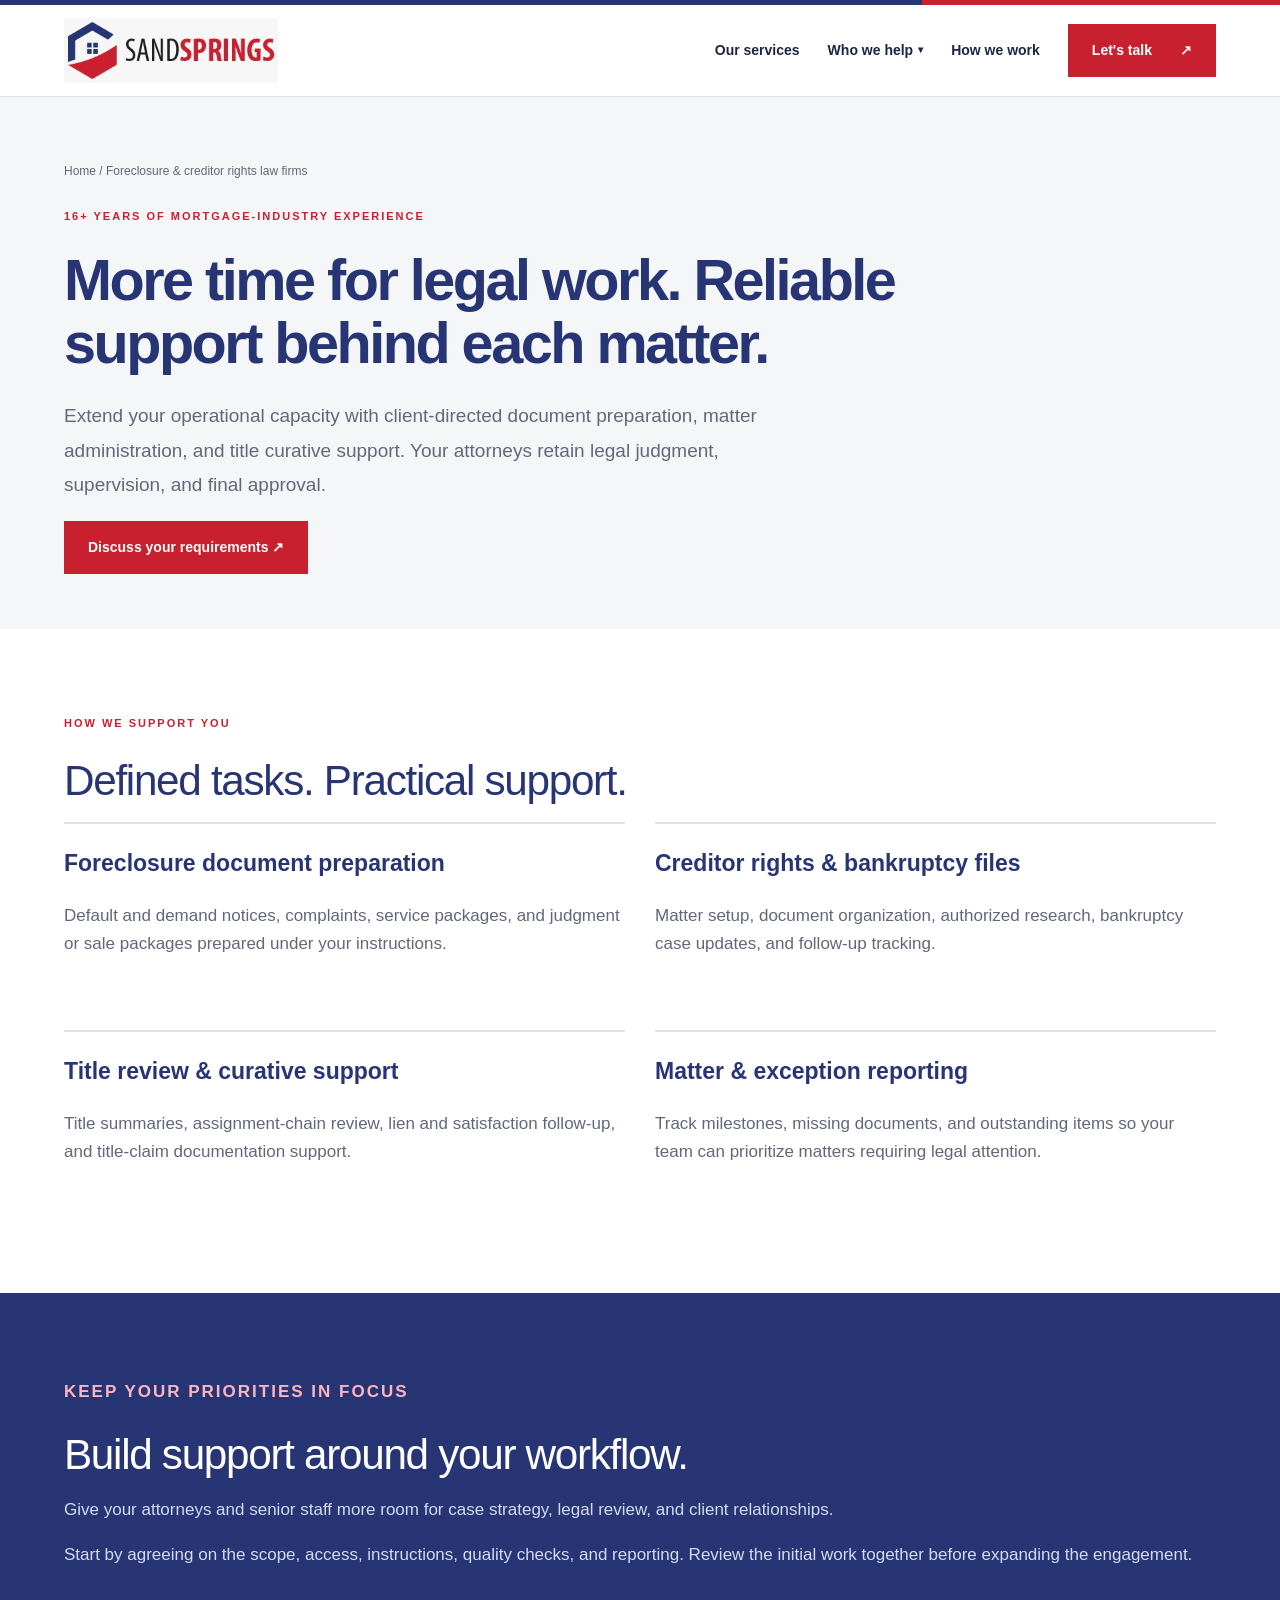
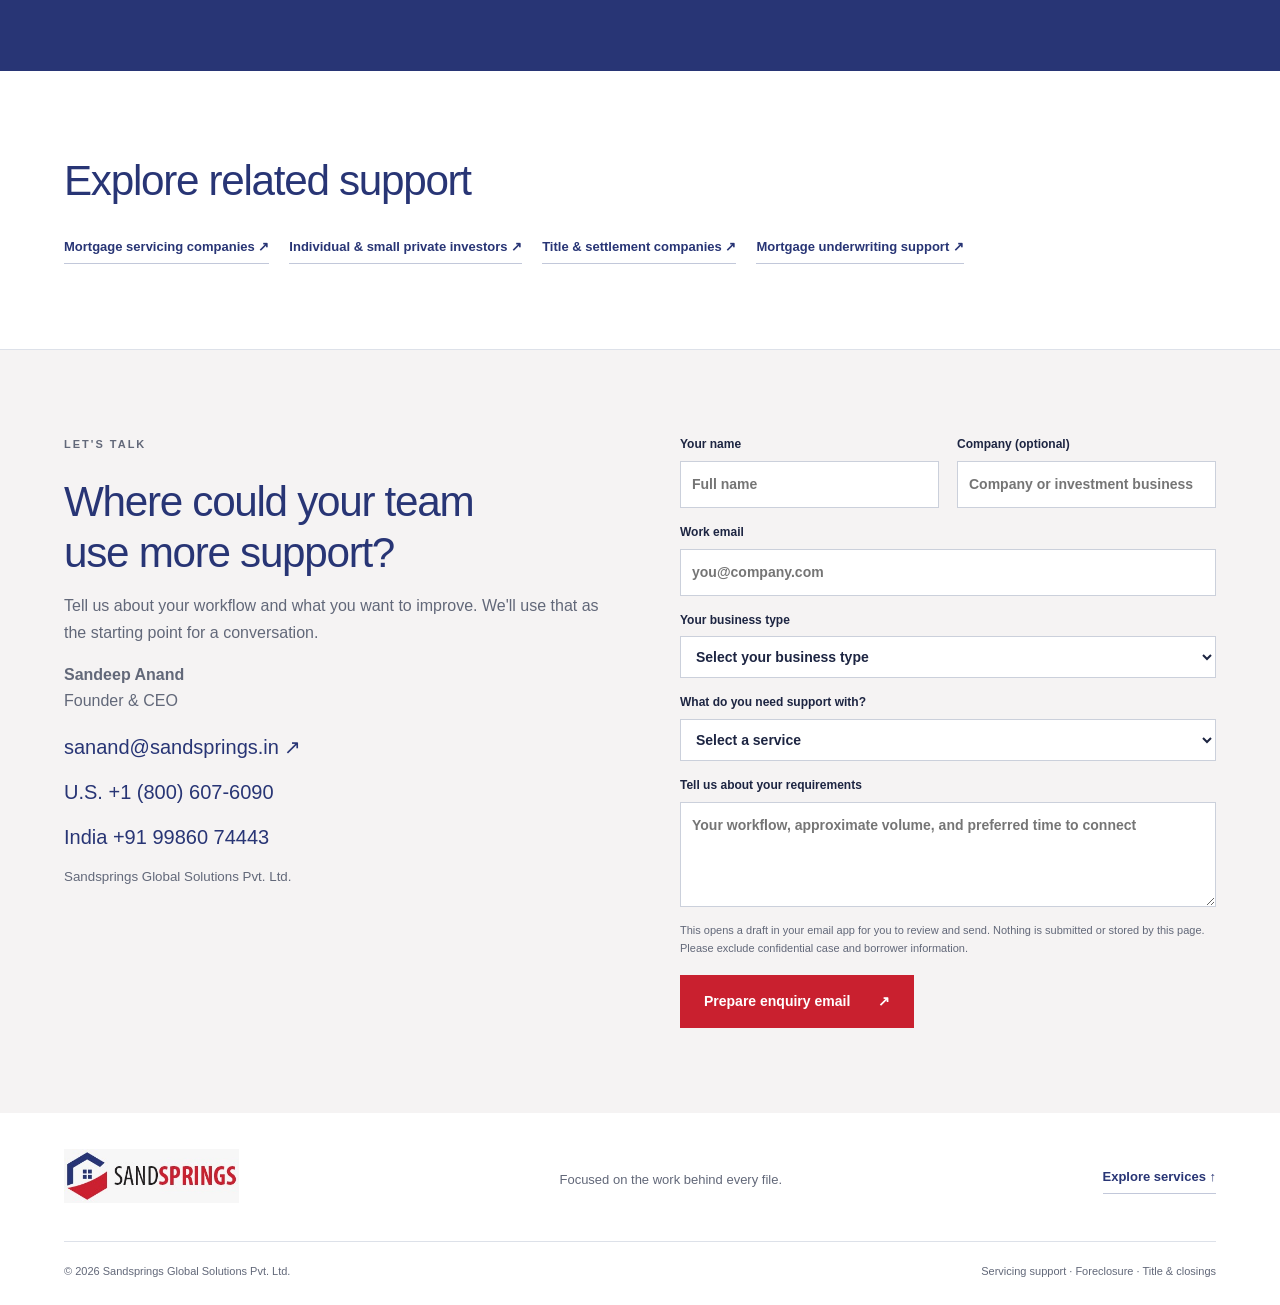
==== law-firms.html @ 264b0ead "Correct files" ====
<!doctype html>
<html lang="en">

<head>
  <meta charset="utf-8">
  <meta name="viewport" content="width=device-width, initial-scale=1">
  <title>Foreclosure & creditor rights law firms | Sandsprings</title>
  <meta name="description"
    content="Extend your operational capacity with client-directed document preparation, matter administration, and title curative support. Your attorneys retain legal judgment, supervision, and final approval.">
  <link rel="stylesheet" href="styles.css">
</head>

<body>

  <!-- Skip Navigation -->
  <a class="skip" href="#main">Skip to content</a>

  <!-- ============================
       HEADER
       ============================ -->
  <header>
    <div class="topline"></div>
    <div class="wrap nav">

      <a href="index.html" aria-label="Sandsprings home">
        <img class="logo" src="logo.jpeg" alt="Sandsprings">
      </a>

      <button class="menu" aria-expanded="false" aria-controls="navigation">Menu</button>

      <nav class="links" id="navigation" aria-label="Main navigation">
        <a href="index.html#services">Our services</a>

        <div class="dropdown">
          <a href="index.html#who-we-help" class="dropdown-toggle">Who we help</a>
          <div class="dropdown-menu">
            <a href="law-firms.html">Foreclosure & creditor rights law firms</a>
            <a href="mortgage-servicers.html">Mortgage servicing companies</a>
            <a href="private-investors.html">Individual & small private investors</a>
            <a href="title-closing.html">Title & settlement companies</a>
          </div>
        </div>

        <a href="index.html#process">How we work</a>

        <a class="btn" href="#contact">
          Let's talk <span aria-hidden="true">↗</span>
        </a>
      </nav>

    </div>
  </header>


  <!-- ============================
       MAIN CONTENT
       ============================ -->
  <main id="main">

    <!-- Page Hero -->
    <section class="pagehero">
      <div class="wrap">
        <div class="crumb">
          <a href="index.html">Home</a> / Foreclosure & creditor rights law firms
        </div>
        <p class="eyebrow">16+ years of mortgage-industry experience</p>
        <h1>More time for legal work. Reliable support behind each matter.</h1>
        <p class="lead">
          Extend your operational capacity with client-directed document preparation,
          matter administration, and title curative support. Your attorneys retain legal
          judgment, supervision, and final approval.
        </p>
        <a class="btn" href="#contact" data-service="Foreclosure support">
          Discuss your requirements &#8599;
        </a>
      </div>
    </section>


    <!-- How We Support You -->
    <section class="section wrap">
      <p class="eyebrow">How we support you</p>
      <h2>Defined tasks. Practical support.</h2>

      <div class="pagecards">
        <article>
          <h3>Foreclosure document preparation</h3>
          <p>Default and demand notices, complaints, service packages, and judgment or sale packages prepared under your instructions.</p>
        </article>
        <article>
          <h3>Creditor rights & bankruptcy files</h3>
          <p>Matter setup, document organization, authorized research, bankruptcy case updates, and follow-up tracking.</p>
        </article>
        <article>
          <h3>Title review & curative support</h3>
          <p>Title summaries, assignment-chain review, lien and satisfaction follow-up, and title-claim documentation support.</p>
        </article>
        <article>
          <h3>Matter & exception reporting</h3>
          <p>Track milestones, missing documents, and outstanding items so your team can prioritize matters requiring legal attention.</p>
        </article>
      </div>
    </section>


    <!-- Approach -->
    <section class="section approach">
      <div class="wrap">
        <p class="eyebrow">Keep your priorities in focus</p>
        <h2>Build support around your workflow.</h2>
        <p>Give your attorneys and senior staff more room for case strategy, legal review, and client relationships.</p>
        <p>Start by agreeing on the scope, access, instructions, quality checks, and reporting. Review the initial work together before expanding the engagement.</p>
      </div>
    </section>


    <!-- Related Support -->
    <section class="section wrap">
      <h2>Explore related support</h2>
      <div class="related">
        <a class="textlink" href="mortgage-servicers.html">Mortgage servicing companies &#8599;</a>
        <a class="textlink" href="private-investors.html">Individual & small private investors &#8599;</a>
        <a class="textlink" href="title-closing.html">Title & settlement companies &#8599;</a>
        <a class="textlink" href="underwriting.html">Mortgage underwriting support &#8599;</a>
      </div>
    </section>


    <!-- Contact -->
    <section id="contact" class="section contact">
      <div class="wrap contact-grid">

        <div>
          <p class="eyebrow">Let's talk</p>
          <h2>Where could your team<br>use more support?</h2>
          <p>Tell us about your workflow and what you want to improve. We'll use that as the starting point for a conversation.</p>
          <p><strong>Sandeep Anand</strong><br>Founder &amp; CEO</p>
          <a class="contact-link" href="mailto:sanand@sandsprings.in">sanand@sandsprings.in ↗</a>
          <a class="contact-link" href="tel:+18006076090">U.S. +1 (800) 607-6090</a>
          <a class="contact-link" href="tel:+919986074443">India +91 99860 74443</a>
          <small>Sandsprings Global Solutions Pvt. Ltd.</small>
        </div>

        <form id="enquiry">
          <div class="form-row">
            <label>Your name
              <input name="name" autocomplete="name" required placeholder="Full name">
            </label>
            <label>Company (optional)
              <input name="company" autocomplete="organization" placeholder="Company or investment business">
            </label>
          </div>

          <label>Work email
            <input type="email" name="email" autocomplete="email" required placeholder="you@company.com">
          </label>

          <label>Your business type
            <select name="businessType" required>
              <option value="">Select your business type</option>
              <option>Mortgage servicing company</option>
              <option>Individual investor</option>
              <option>Small private investment firm</option>
              <option>Foreclosure or creditor rights law firm</option>
              <option>Title or settlement company</option>
              <option>Other</option>
            </select>
          </label>

          <label>What do you need support with?
            <select name="service" id="service" required>
              <option value="">Select a service</option>
              <option>Foreclosure support</option>
              <option>Creditor rights & bankruptcy</option>
              <option>Mortgage default & title</option>
              <option>Residential & commercial closings</option>
              <option>Mortgage underwriting support</option>
              <option>Multiple service areas</option>
            </select>
          </label>

          <label>Tell us about your requirements
            <textarea name="message" required placeholder="Your workflow, approximate volume, and preferred time to connect"></textarea>
          </label>

          <p class="form-note">
            This opens a draft in your email app for you to review and send. Nothing is submitted
            or stored by this page. Please exclude confidential case and borrower information.
          </p>

          <button class="btn" type="submit">
            Prepare enquiry email <span aria-hidden="true">↗</span>
          </button>

          <p class="status" id="status" role="status" hidden></p>
        </form>

      </div>
    </section>

  </main>


  <!-- ============================
       FOOTER
       ============================ -->
  <footer>
    <div class="wrap">
      <div class="footer-top">
        <a href="#" aria-label="Back to top">
          <img src="logo.jpeg" alt="Sandsprings">
        </a>
        <p>Focused on the work behind every file.</p>
        <a class="textlink" href="index.html#services">Explore services ↑</a>
      </div>
      <div class="footer-bottom">
        <span>© 2026 Sandsprings Global Solutions Pvt. Ltd.</span>
        <span>Servicing support · Foreclosure · Title &amp; closings</span>
      </div>
    </div>
  </footer>

  <script src="script.js"></script>

</body>
</html>
---- styles.css ----
/* ===================================
   Sandsprings — Global Design System
   =================================== */

/* --- CSS Custom Properties --- */
:root {
  --navy: #283575;
  --red: #c9202f;
  --ink: #1d2542;
  --muted: #626879;
  --paper: #f5f6f8;
  --line: #dde1e9;
}

/* --- Reset & Base --- */
* {
  box-sizing: border-box;
}

html {
  scroll-behavior: smooth;
  scroll-padding-top: 100px;
}

body {
  margin: 0;
  font-family: Arial, Helvetica, sans-serif;
  color: var(--ink);
  line-height: 1.65;
  background: #fff;
}

a {
  color: inherit;
  text-decoration: none;
}

button,
input,
select,
textarea {
  font: inherit;
}

button,
a,
input,
select,
textarea,
summary {
  outline-offset: 5px;
}

a:focus-visible,
button:focus-visible {
  outline: 3px solid var(--red);
}

h1, h2, h3, p {
  margin-top: 0;
}


/* --- Layout --- */
.wrap {
  width: min(1160px, 90%);
  margin: auto;
}


/* --- Top Accent Line --- */
.topline {
  height: 5px;
  background: linear-gradient(90deg, var(--navy) 72%, var(--red) 72%);
}


/* --- Header & Navigation --- */
header {
  position: sticky;
  top: 0;
  background: #fffffffa;
  z-index: 10;
  border-bottom: 1px solid var(--line);
}

.nav {
  height: 91px;
  display: flex;
  align-items: center;
  justify-content: space-between;
  gap: 25px;
}

.logo {
  width: 214px;
  height: auto;
  display: block;
}

.links {
  display: flex;
  align-items: center;
  gap: 28px;
  font-size: 14px;
  font-weight: 600;
}

.links > a:hover {
  color: var(--red);
}

.menu {
  display: none;
  background: none;
  border: 1px solid var(--line);
  padding: 9px 15px;
}

/* --- Dropdown (Who we help) --- */
.dropdown {
  position: relative;
}

.dropdown-toggle {
  cursor: pointer;
  display: flex;
  align-items: center;
  gap: 5px;
}

.dropdown-toggle::after {
  content: "▾";
  font-size: 10px;
  transition: transform 0.2s;
}

.dropdown:hover .dropdown-toggle::after {
  transform: rotate(-180deg);
}

.dropdown-menu {
  display: none;
  position: absolute;
  top: 100%;
  left: -12px;
  background: #fff;
  min-width: 280px;
  box-shadow: 0 8px 24px rgba(0, 0, 0, 0.12);
  border: 1px solid var(--line);
  padding: 8px 0;
  z-index: 20;
  border-top: 3px solid var(--red);
}

.dropdown:hover .dropdown-menu {
  display: block;
}

.dropdown-menu a {
  display: block;
  padding: 10px 20px;
  font-size: 13px;
  font-weight: 500;
  color: var(--ink);
  transition: background 0.15s, color 0.15s;
}

.dropdown-menu a:hover {
  background: var(--paper);
  color: var(--red);
}


/* --- Buttons --- */
.btn {
  display: inline-flex;
  align-items: center;
  justify-content: center;
  gap: 28px;
  background: var(--red);
  color: #fff !important;
  padding: 14px 23px;
  border: 1px solid var(--red);
  font-size: 14px;
  font-weight: 700;
  cursor: pointer;
  transition: background 0.2s;
}

.btn:hover {
  background: #a81926;
}

.btn.secondary {
  color: var(--navy) !important;
  background: transparent;
  border-color: #b8bfd1;
}


/* --- Eyebrow Label --- */
.eyebrow {
  font-size: 11px;
  font-weight: 700;
  letter-spacing: 2px;
  text-transform: uppercase;
  color: var(--red);
  margin: 0 0 24px;
}


/* --- Hero Section --- */
.hero {
  display: grid;
  grid-template-columns: 1.1fr 0.9fr;
  gap: 65px;
  padding: 75px 0 66px;
  align-items: center;
}

h1 {
  font-size: clamp(40px, 4.5vw, 62px);
  line-height: 1.09;
  letter-spacing: -2.5px;
  font-weight: 600;
  margin-bottom: 25px;
  color: var(--navy);
}

h1 em {
  font-family: Georgia, serif;
  font-weight: 400;
  color: var(--red);
}

.lead {
  font-size: 19px;
  color: var(--muted);
  max-width: 530px;
  line-height: 1.8;
}

.actions {
  display: flex;
  gap: 14px;
  flex-wrap: wrap;
  margin-top: 29px;
}

.hero-visual {
  position: relative;
  padding-bottom: 66px;
}

.hero-visual img {
  width: 100%;
  height: 405px;
  object-fit: cover;
  display: block;
  filter: saturate(0.55);
}

.visual-note {
  position: absolute;
  bottom: 0;
  left: -25px;
  right: 24px;
  background: var(--navy);
  color: white;
  padding: 26px 30px;
  border-left: 4px solid var(--red);
}

.visual-note small {
  display: block;
  font-size: 10px;
  letter-spacing: 1.8px;
  margin-bottom: 11px;
  color: #d1d8f5;
}

.visual-note strong {
  font-family: Georgia, serif;
  font-size: 23px;
  font-weight: 400;
  line-height: 1.4;
  display: block;
}


/* --- Audience Bar --- */
.audience {
  border-top: 1px solid var(--line);
  border-bottom: 1px solid var(--line);
}

.audience .wrap {
  display: flex;
  justify-content: space-between;
  gap: 25px;
  padding: 24px 0;
  align-items: center;
  font-size: 13px;
}

.audience span:first-child {
  color: var(--muted);
  font-size: 10px;
  letter-spacing: 1.6px;
  max-width: 100px;
  font-weight: bold;
}


/* --- Sections --- */
.section {
  padding: 85px 0;
}

.section-head {
  display: flex;
  gap: 65px;
  justify-content: space-between;
  align-items: end;
  margin-bottom: 40px;
}

.section-head > p {
  max-width: 380px;
  color: var(--muted);
  font-size: 17px;
}

h2 {
  font-size: clamp(32px, 3.3vw, 43px);
  letter-spacing: -1.3px;
  line-height: 1.2;
  font-weight: 500;
  margin-bottom: 15px;
  color: var(--navy);
}

.section-head .eyebrow {
  margin-bottom: 16px;
}


/* --- Services Grid --- */
.services {
  display: grid;
  grid-template-columns: 1fr 1fr;
  gap: 0 42px;
}

.service {
  padding: 30px 0;
  border-top: 1px solid var(--line);
  display: grid;
  grid-template-columns: 38px 1fr;
  gap: 15px;
}

.number {
  font-size: 12px;
  color: var(--red);
  padding-top: 7px;
}

.service h3 {
  font-size: 23px;
  line-height: 1.3;
  color: var(--navy);
  font-weight: 500;
  margin-bottom: 13px;
}

.service p,
.service li {
  font-size: 16px;
  color: var(--muted);
}

.service ul {
  padding-left: 18px;
  margin-bottom: 20px;
}

.service li {
  padding: 4px 0;
}


/* --- Text Links --- */
.textlink {
  font-size: 13px;
  font-weight: bold;
  color: var(--navy);
  border-bottom: 1px solid #c2c8da;
  padding-bottom: 5px;
}

.textlink:hover {
  color: var(--red);
}


/* --- Support Note --- */
.support-note {
  font-size: 13px;
  color: var(--muted);
  margin: 15px 0 0;
  border-top: 1px solid var(--line);
  padding-top: 22px;
}


/* --- Approach Section --- */
.approach {
  background: var(--navy);
  color: #fff;
}

.approach h2 {
  color: #fff;
}

.approach .eyebrow {
  color: #ffb5bd;
}

.approach-grid {
  display: grid;
  grid-template-columns: 1fr 1fr;
  gap: 90px;
}

.approach p {
  color: #d5daed;
  font-size: 17px;
}


/* --- Principles --- */
.principles article {
  border-top: 1px solid #ffffff35;
  padding: 22px 0;
  display: grid;
  grid-template-columns: 30px 1fr;
  gap: 20px;
}

.principles article:first-child {
  padding-top: 0;
  border-top: 0;
}

.principles h3 {
  font-size: 19px;
  font-weight: 500;
  margin-bottom: 8px;
}

.principles p {
  margin-bottom: 0;
  font-size: 15px;
}

.principles span {
  color: #ffb5bd;
}


/* --- Process / Steps --- */
.process {
  background: var(--paper);
}

.steps {
  display: grid;
  grid-template-columns: repeat(3, 1fr);
  gap: 38px;
}

.step {
  border-top: 2px solid #cfd4e2;
  padding-top: 23px;
}

.step span {
  font-family: Georgia, serif;
  font-size: 32px;
  color: var(--red);
}

.step h3 {
  font-size: 20px;
  margin: 14px 0 11px;
  font-weight: 500;
}

.step p {
  font-size: 16px;
  color: var(--muted);
}


/* --- FAQ --- */
.faq {
  display: grid;
  grid-template-columns: 0.8fr 1.2fr;
  gap: 80px;
}

details {
  border-bottom: 1px solid var(--line);
  padding: 18px 0;
}

details:first-child {
  border-top: 1px solid var(--line);
}

summary {
  cursor: pointer;
  font-size: 16px;
  color: var(--navy);
  font-weight: 600;
}

details p {
  font-size: 15px;
  color: var(--muted);
  margin: 15px 0 0;
}


/* --- Contact --- */
.contact {
  background: #f5f3f3;
  border-top: 1px solid var(--line);
}

.contact-grid {
  display: grid;
  grid-template-columns: 1fr 1fr;
  gap: 80px;
}

.contact p {
  color: var(--muted);
}

.contact-link {
  display: block;
  color: var(--navy);
  font-size: 20px;
  margin: 12px 0;
}

.contact small {
  color: var(--muted);
  display: block;
  line-height: 1.7;
}


/* --- Forms --- */
.form-row {
  display: grid;
  grid-template-columns: 1fr 1fr;
  gap: 18px;
}

label {
  display: block;
  font-size: 12px;
  font-weight: 600;
  margin-bottom: 15px;
}

input,
select,
textarea {
  display: block;
  width: 100%;
  border: 1px solid #cbd0db;
  background: #fff;
  border-radius: 0;
  color: var(--ink);
  padding: 11px;
  margin-top: 6px;
  font-size: 14px;
}

textarea {
  resize: vertical;
  min-height: 105px;
}

.form-note {
  font-size: 11px;
  line-height: 1.6;
  margin: 8px 0 18px !important;
}

.status {
  font-size: 13px;
  color: var(--navy) !important;
  margin-top: 15px;
}


/* --- Footer --- */
footer {
  padding: 36px 0 25px;
  background: #fff;
}

.footer-top {
  display: flex;
  justify-content: space-between;
  gap: 30px;
  align-items: center;
  margin-bottom: 30px;
}

.footer-top img {
  width: 175px;
}

.footer-top p {
  font-size: 13px;
  margin: 0;
  color: var(--muted);
}

.footer-bottom {
  font-size: 11px;
  color: var(--muted);
  border-top: 1px solid var(--line);
  padding-top: 20px;
  display: flex;
  justify-content: space-between;
  gap: 35px;
}


/* --- Skip Link --- */
.skip {
  position: absolute;
  top: -100px;
  left: 10px;
  background: white;
  padding: 10px;
  z-index: 20;
}

.skip:focus {
  top: 5px;
}


/* --- Portfolio Callout --- */
.portfolio {
  background: var(--paper);
  border-left: 3px solid var(--red);
  padding: 28px 30px;
  margin: 20px 0 30px;
  display: grid;
  grid-template-columns: 1fr 1.1fr;
  gap: 12px 30px;
}

.portfolio .eyebrow {
  margin-bottom: 10px;
  color: var(--red);
  font-size: 10px;
}

.portfolio h3 {
  font-size: 22px;
  color: var(--navy);
  line-height: 1.35;
  font-weight: 500;
  margin: 0;
}

.portfolio p {
  font-size: 15px;
  color: var(--muted);
  margin-bottom: 0;
}

.portfolio .textlink {
  justify-self: start;
}


/* --- Page Hero (sub-pages) --- */
.pagehero {
  padding: 65px 0 55px;
  background: var(--paper);
}

.pagehero h1 {
  max-width: 850px;
}

.pagehero .lead {
  max-width: 740px;
}

.crumb {
  font-size: 12px;
  color: var(--muted);
  margin-bottom: 25px;
}


/* --- Page Cards (sub-pages) --- */
.pagecards {
  display: grid;
  grid-template-columns: repeat(2, 1fr);
  gap: 30px;
}

.pagecards article {
  border-top: 2px solid var(--line);
  padding: 25px 0;
}

.pagecards h3 {
  font-size: 23px;
  color: var(--navy);
  line-height: 1.3;
}

.pagecards p,
.pagecards li {
  font-size: 17px;
  color: var(--muted);
}


/* --- Related Links --- */
.related {
  display: flex;
  gap: 20px;
  flex-wrap: wrap;
  margin-top: 30px;
}


/* ===================================
   Responsive Breakpoints
   =================================== */

@media (max-width: 900px) {
  .links {
    gap: 16px;
    font-size: 12px;
  }

  .logo {
    width: 180px;
  }

  .hero {
    gap: 35px;
  }

  .hero-visual img {
    height: 370px;
  }

  .approach-grid,
  .contact-grid {
    gap: 40px;
  }

  .section-head {
    gap: 30px;
  }
}

@media (max-width: 700px) {
  .nav {
    height: 76px;
  }

  .menu {
    display: block;
  }

  .links {
    display: none;
    position: absolute;
    left: 0;
    right: 0;
    top: 81px;
    background: white;
    padding: 20px 5%;
    box-shadow: 0 10px 20px #0001;
    flex-direction: column;
    align-items: stretch;
    font-size: 15px;
  }

  .links.open {
    display: flex;
  }

  /* Dropdown becomes inline on mobile */
  .dropdown-menu {
    position: static;
    box-shadow: none;
    border: none;
    border-top: 0;
    padding: 0 0 0 16px;
    min-width: auto;
  }

  .dropdown:hover .dropdown-menu {
    display: block;
  }

  .dropdown-menu a {
    padding: 8px 0;
  }

  .hero {
    grid-template-columns: 1fr;
    gap: 35px;
    padding: 45px 0;
  }

  h1 {
    font-size: 45px;
    letter-spacing: -1.8px;
  }

  .hero-visual {
    padding-bottom: 40px;
  }

  .hero-visual img {
    height: 270px;
  }

  .visual-note {
    left: 15px;
    right: 15px;
    padding: 20px;
  }

  .visual-note strong {
    font-size: 21px;
  }

  .audience .wrap {
    flex-wrap: wrap;
    gap: 16px 25px;
    justify-content: start;
  }

  .audience span:first-child {
    width: 100%;
    max-width: none;
  }

  .section {
    padding: 55px 0;
  }

  .section-head {
    display: block;
  }

  .section-head > p {
    max-width: none;
  }

  .services,
  .approach-grid,
  .contact-grid,
  .faq,
  .steps {
    grid-template-columns: 1fr;
    gap: 28px;
  }

  .services {
    gap: 0;
  }

  .step {
    padding-top: 15px;
  }

  .faq {
    gap: 20px;
  }

  .footer-top,
  .footer-bottom {
    flex-direction: column;
    align-items: start;
    gap: 18px;
  }

  .form-row {
    gap: 12px;
  }

  .lead {
    font-size: 17px;
  }

  .portfolio {
    grid-template-columns: 1fr;
    padding: 23px;
    gap: 20px;
  }

  .pagecards {
    grid-template-columns: 1fr;
  }

  .pagehero {
    padding: 40px 0;
  }

  .pagehero h1 {
    font-size: 39px;
  }
}

@media (prefers-reduced-motion: reduce) {
  html {
    scroll-behavior: auto;
  }

  * {
    transition: none !important;
  }
}
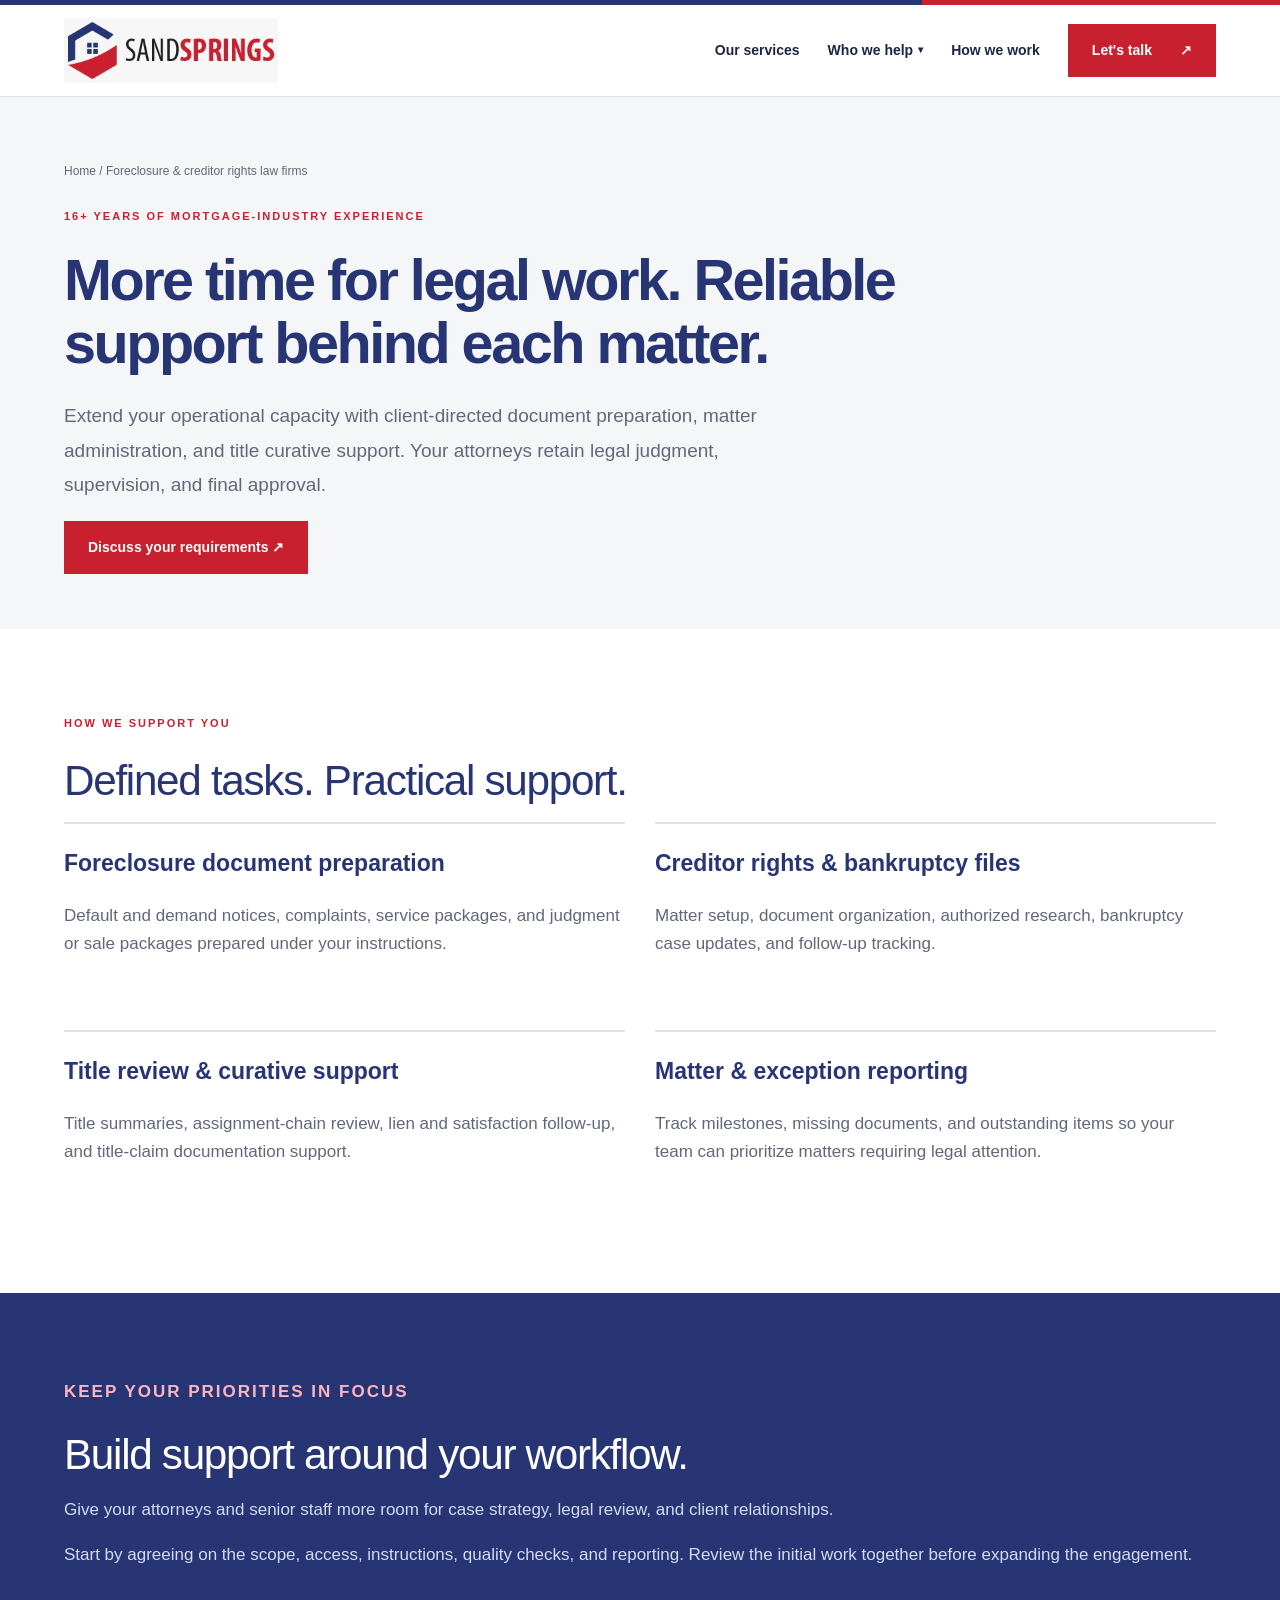
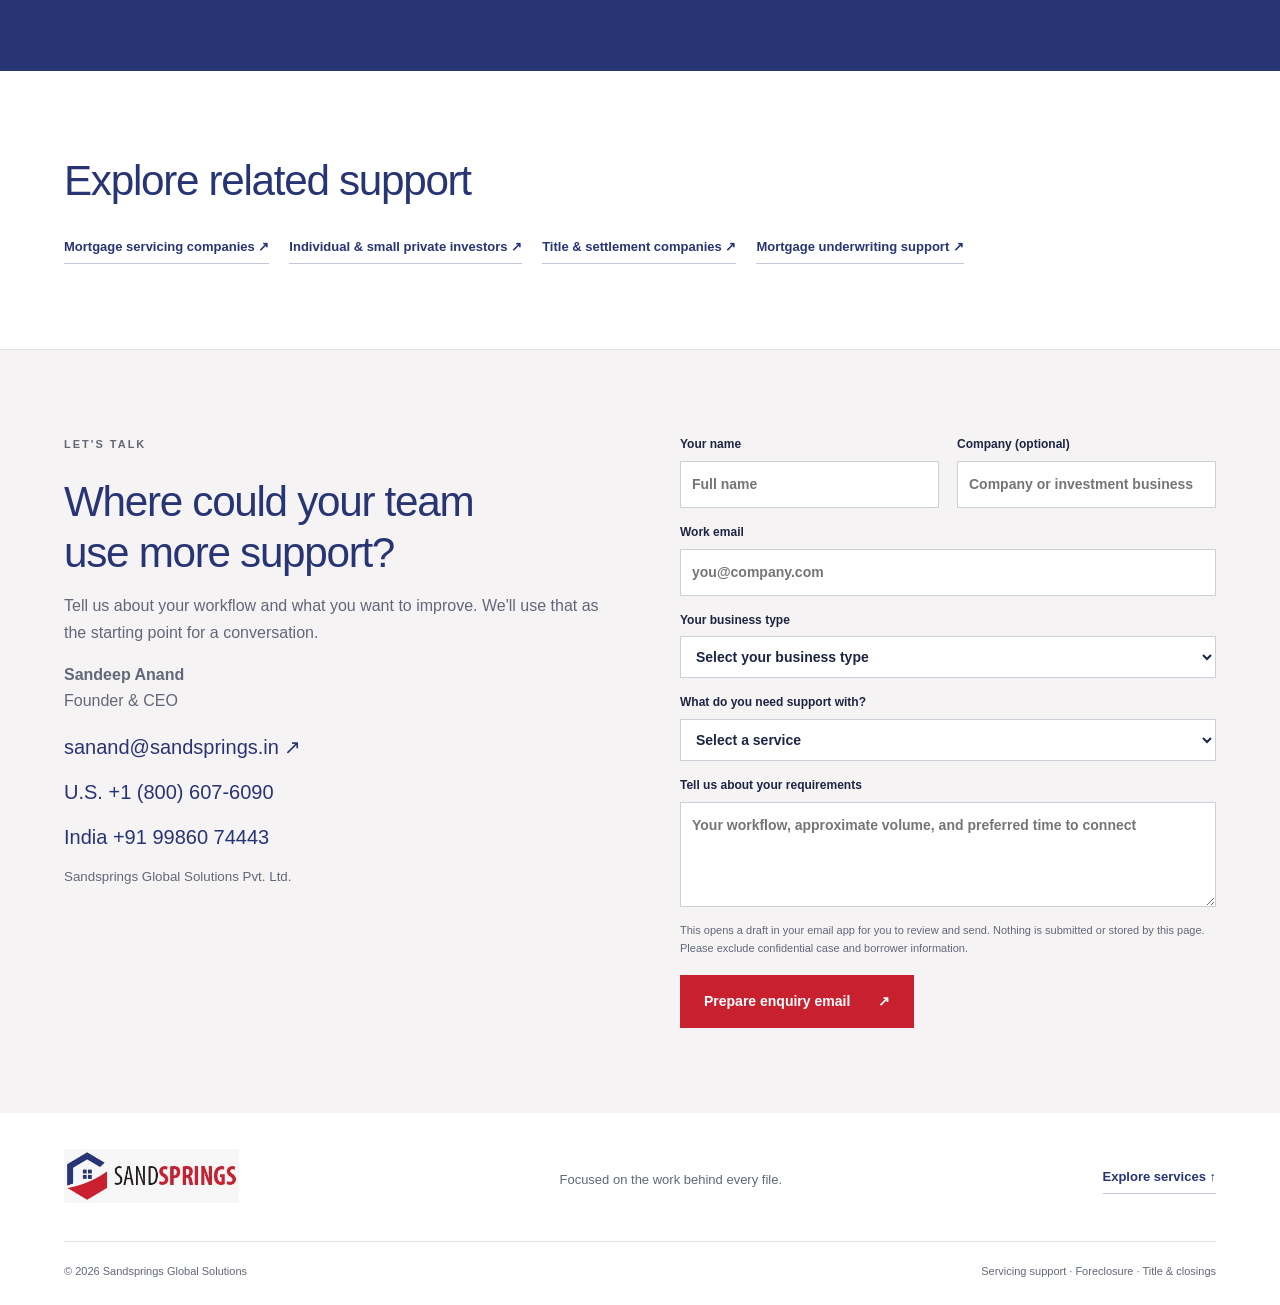
==== commit dc310f46: "Removed Pvt. L" ====
--- a/law-firms.html
+++ b/law-firms.html
@@ -214,7 +214,7 @@
         <a class="textlink" href="index.html#services">Explore services ↑</a>
       </div>
       <div class="footer-bottom">
-        <span>© 2026 Sandsprings Global Solutions Pvt. Ltd.</span>
+        <span>© 2026 Sandsprings Global Solutions </span>
         <span>Servicing support · Foreclosure · Title &amp; closings</span>
       </div>
     </div>
